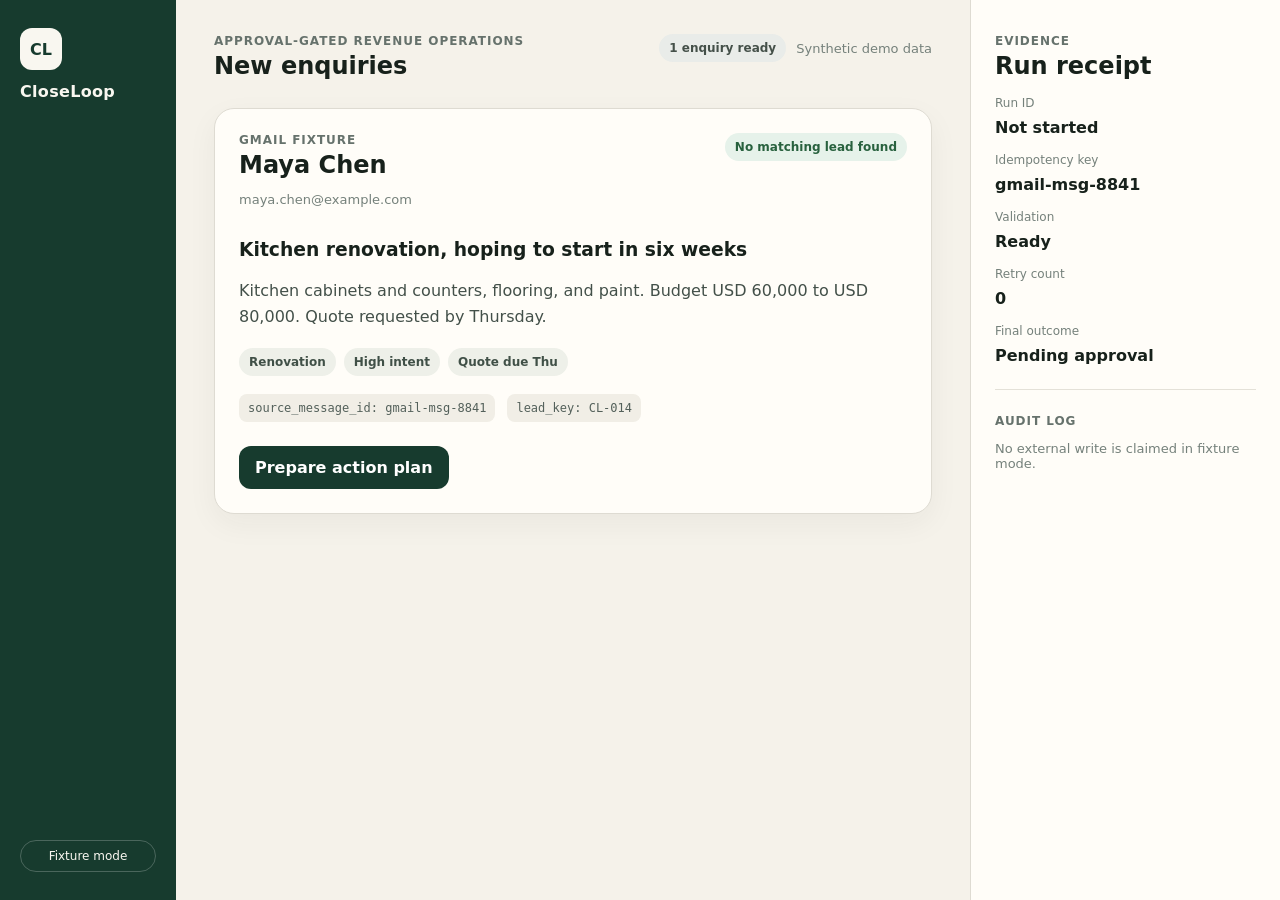
==== index.html @ 0740eee2 "Add files via upload" ====
<!doctype html>
<html lang="en">
<head>
  <meta charset="utf-8">
  <meta name="viewport" content="width=device-width, initial-scale=1">
  <title>CloseLoop Demo</title>
  <link rel="stylesheet" href="styles.css">
</head>
<body>
  <main class="shell">
    <aside class="rail">
      <div class="brand-mark">CL</div>
      <div class="rail-copy">CloseLoop</div>
      <div class="rail-spacer"></div>
      <div class="fixture-badge">Fixture mode</div>
    </aside>

    <section class="workspace">
      <header class="topbar">
        <div>
          <p class="eyebrow">Approval-gated revenue operations</p>
          <h1 id="page-title">New enquiries</h1>
        </div>
        <div class="topbar-meta">
          <span id="status-pill" class="pill neutral">1 enquiry ready</span>
          <span class="timestamp">Synthetic demo data</span>
        </div>
      </header>

      <section id="queue-view" class="view active">
        <article class="enquiry-card">
          <div class="card-head">
            <div>
              <p class="label">Gmail fixture</p>
              <h2>Maya Chen</h2>
              <p class="muted">maya.chen@example.com</p>
            </div>
            <span class="pill success-soft">No matching lead found</span>
          </div>
          <h3>Kitchen renovation, hoping to start in six weeks</h3>
          <p class="body-copy">Kitchen cabinets and counters, flooring, and paint. Budget USD 60,000 to USD 80,000. Quote requested by Thursday.</p>
          <div class="chips">
            <span>Renovation</span>
            <span>High intent</span>
            <span>Quote due Thu</span>
          </div>
          <div class="source-row">
            <code>source_message_id: gmail-msg-8841</code>
            <code>lead_key: CL-014</code>
          </div>
          <button id="prepare-btn" class="primary">Prepare action plan</button>
        </article>
      </section>

      <section id="review-view" class="view">
        <div class="review-grid">
          <article class="panel">
            <p class="label">Validated lead</p>
            <h2>Maya Chen renovation enquiry</h2>
            <dl class="summary-grid">
              <div><dt>Service</dt><dd>Kitchen renovation</dd></div>
              <div><dt>Location</dt><dd>Jomtien, Pattaya</dd></div>
              <div><dt>Budget</dt><dd>USD 60,000 to USD 80,000</dd></div>
              <div><dt>Timing</dt><dd>Start in about six weeks</dd></div>
              <div><dt>Quote deadline</dt><dd>Thursday</dd></div>
              <div><dt>Confidence</dt><dd>High for stated fields</dd></div>
            </dl>
          </article>

          <article class="panel">
            <p class="label">Planned actions</p>
            <ol class="plan-list">
              <li>Add lead CL-014 to Google Sheets</li>
              <li>Create GitHub issue for the renovation estimate</li>
              <li>Add a proposed Calendar follow-up for Thursday at 10:00</li>
              <li>Create the displayed Gmail reply draft</li>
            </ol>
          </article>
        </div>

        <article class="panel reply-panel">
          <p class="label">Reply draft preview</p>
          <pre id="reply-preview">Hello Maya,

Thank you for the kitchen renovation enquiry. I have recorded the cabinet and counter replacement, new flooring, and painting scope, with a target start in about six weeks and a quote requested by Thursday.

To prepare the next step, could you share the exact property address, approximate floor area, any current photos or plans, and a suitable time for a site visit?

Best,
CloseLoop Demo Team</pre>
        </article>

        <div class="safety-strip">
          <span>Validated</span>
          <span>No duplicate</span>
          <span>Retry limit 2</span>
          <span>Outbound message requires approval</span>
        </div>

        <div class="actions">
          <button id="reject-btn" class="secondary">Reject plan</button>
          <button id="approve-btn" class="primary">Approve and execute</button>
        </div>
      </section>

      <section id="execution-view" class="view">
        <article class="panel execution-panel">
          <div class="card-head">
            <div>
              <p class="label">Run timeline</p>
              <h2 id="run-headline">Executing approved plan</h2>
            </div>
            <span id="run-state" class="pill warning">Running</span>
          </div>

          <div id="timeline" class="timeline"></div>

          <div id="success-metrics" class="metrics hidden">
            <div><strong id="metric-writes">4</strong><span>fixture writes</span></div>
            <div><strong>1</strong><span>approval</span></div>
            <div><strong id="metric-duplicates">0</strong><span>duplicate writes</span></div>
          </div>

          <div class="actions">
            <button id="replay-btn" class="secondary hidden">Replay same enquiry</button>
            <button id="reset-btn" class="ghost">Reset fixture</button>
          </div>
        </article>
      </section>
    </section>

    <aside class="evidence">
      <p class="label">Evidence</p>
      <h2>Run receipt</h2>
      <dl>
        <div><dt>Run ID</dt><dd id="run-id">Not started</dd></div>
        <div><dt>Idempotency key</dt><dd>gmail-msg-8841</dd></div>
        <div><dt>Validation</dt><dd id="validation-value">Ready</dd></div>
        <div><dt>Retry count</dt><dd id="retry-value">0</dd></div>
        <div><dt>Final outcome</dt><dd id="outcome-value">Pending approval</dd></div>
      </dl>
      <div class="divider"></div>
      <p class="label">Audit log</p>
      <div id="audit-log" class="audit-log">
        <p class="muted">No external write is claimed in fixture mode.</p>
      </div>
    </aside>
  </main>
  <script src="app.js"></script>
</body>
</html>
---- styles.css ----
:root {
  color-scheme: light;
  font-family: Inter, ui-sans-serif, system-ui, -apple-system, BlinkMacSystemFont, "Segoe UI", sans-serif;
  background: #f5f2ea;
  color: #17211b;
}

* {
  box-sizing: border-box;
}

body {
  margin: 0;
  min-height: 100vh;
  background: #f5f2ea;
}

button {
  font: inherit;
}

.shell {
  min-height: 100vh;
  display: grid;
  grid-template-columns: 176px minmax(0, 1fr) 310px;
}

.rail {
  padding: 28px 20px;
  background: #173b2e;
  color: #f9f7f0;
  display: flex;
  flex-direction: column;
  gap: 12px;
}

.brand-mark {
  width: 42px;
  height: 42px;
  border-radius: 12px;
  display: grid;
  place-items: center;
  background: #f9f7f0;
  color: #173b2e;
  font-weight: 800;
}

.rail-copy {
  font-weight: 700;
  letter-spacing: 0.02em;
}

.rail-spacer {
  flex: 1;
}

.fixture-badge {
  font-size: 12px;
  padding: 8px 10px;
  border: 1px solid rgba(255,255,255,0.22);
  border-radius: 999px;
  text-align: center;
}

.workspace {
  padding: 34px 38px 56px;
  min-width: 0;
}

.topbar {
  display: flex;
  justify-content: space-between;
  gap: 24px;
  align-items: flex-start;
  margin-bottom: 28px;
}

.topbar h1,
.panel h2,
.enquiry-card h2,
.evidence h2 {
  margin: 4px 0 0;
}

.eyebrow,
.label {
  margin: 0;
  font-size: 12px;
  text-transform: uppercase;
  letter-spacing: 0.08em;
  font-weight: 800;
  color: #66726c;
}

.topbar-meta {
  display: flex;
  align-items: center;
  gap: 10px;
  flex-wrap: wrap;
  justify-content: flex-end;
}

.timestamp,
.muted {
  color: #75817b;
  font-size: 13px;
}

.view {
  display: none;
}

.view.active {
  display: block;
}

.enquiry-card,
.panel {
  background: #fffdf8;
  border: 1px solid #dedbd2;
  border-radius: 20px;
  padding: 24px;
  box-shadow: 0 10px 30px rgba(35, 48, 40, 0.05);
}

.enquiry-card {
  max-width: 820px;
}

.card-head {
  display: flex;
  justify-content: space-between;
  gap: 18px;
  align-items: flex-start;
}

.body-copy {
  color: #435049;
  line-height: 1.6;
}

.chips {
  display: flex;
  flex-wrap: wrap;
  gap: 8px;
  margin: 18px 0;
}

.chips span,
.pill {
  border-radius: 999px;
  padding: 7px 10px;
  font-size: 12px;
  font-weight: 750;
}

.chips span {
  background: #eef0e9;
  color: #405047;
}

.pill.neutral {
  background: #e9ece9;
  color: #445049;
}

.pill.success-soft {
  background: #e6f2ea;
  color: #28613e;
}

.pill.warning {
  background: #fff0ca;
  color: #8a5a00;
}

.pill.success {
  background: #dcefe2;
  color: #1f6038;
}

.pill.duplicate {
  background: #e8edf5;
  color: #38506f;
}

.source-row {
  display: flex;
  flex-wrap: wrap;
  gap: 12px;
  margin: 16px 0 24px;
}

code {
  padding: 7px 9px;
  border-radius: 8px;
  background: #f1eee6;
  color: #53605a;
  font-size: 12px;
}

.primary,
.secondary,
.ghost {
  border-radius: 12px;
  padding: 12px 16px;
  font-weight: 800;
  cursor: pointer;
}

.primary {
  border: 0;
  background: #173b2e;
  color: white;
}

.secondary {
  border: 1px solid #173b2e;
  background: white;
  color: #173b2e;
}

.ghost {
  border: 1px solid #d4d7d1;
  background: transparent;
  color: #5c6862;
}

.review-grid {
  display: grid;
  grid-template-columns: 1fr 1fr;
  gap: 18px;
}

.summary-grid {
  display: grid;
  grid-template-columns: 1fr 1fr;
  gap: 16px;
}

dt {
  font-size: 12px;
  color: #75817b;
  margin-bottom: 4px;
}

dd {
  margin: 0;
  font-weight: 700;
}

.plan-list {
  padding-left: 22px;
  line-height: 1.7;
}

.reply-panel {
  margin-top: 18px;
}

pre {
  white-space: pre-wrap;
  font: inherit;
  line-height: 1.6;
  margin-bottom: 0;
}

.safety-strip {
  display: flex;
  flex-wrap: wrap;
  gap: 10px;
  padding: 14px 16px;
  margin: 18px 0;
  border-radius: 14px;
  background: #fff0ca;
  color: #6f520f;
  font-size: 13px;
  font-weight: 750;
}

.actions {
  display: flex;
  justify-content: flex-end;
  gap: 10px;
  margin-top: 18px;
}

.timeline {
  display: grid;
  gap: 10px;
  margin-top: 22px;
}

.timeline-row {
  display: grid;
  grid-template-columns: 18px 1fr auto;
  gap: 12px;
  align-items: center;
  padding: 13px 0;
  border-bottom: 1px solid #ebe8e0;
}

.status-dot {
  width: 12px;
  height: 12px;
  border-radius: 50%;
  background: #c7cbc7;
}

.timeline-row.running .status-dot {
  background: #cf8b16;
}

.timeline-row.success .status-dot {
  background: #2f7b4d;
}

.timeline-row.warning .status-dot {
  background: #cf8b16;
}

.timeline-row.skipped .status-dot {
  background: #5d7591;
}

.row-title {
  font-weight: 800;
}

.row-detail {
  font-size: 12px;
  color: #75817b;
  margin-top: 3px;
}

.row-receipt {
  font-family: ui-monospace, SFMono-Regular, Menlo, monospace;
  font-size: 12px;
  color: #516159;
}

.metrics {
  display: grid;
  grid-template-columns: repeat(3, 1fr);
  gap: 12px;
  margin-top: 22px;
}

.metrics div {
  border: 1px solid #dce3dd;
  border-radius: 14px;
  padding: 16px;
  background: #f5faf6;
}

.metrics strong,
.metrics span {
  display: block;
}

.metrics strong {
  font-size: 24px;
}

.metrics span {
  color: #6d7772;
  font-size: 12px;
  margin-top: 2px;
}

.evidence {
  padding: 34px 24px;
  border-left: 1px solid #dedbd2;
  background: #fffdf8;
}

.evidence dl {
  display: grid;
  gap: 16px;
}

.evidence dl div {
  display: grid;
  gap: 4px;
}

.divider {
  height: 1px;
  background: #e4e1d8;
  margin: 24px 0;
}

.audit-log {
  display: grid;
  gap: 8px;
  max-height: 360px;
  overflow: auto;
}

.audit-entry {
  padding: 10px;
  border: 1px solid #e4e1d8;
  border-radius: 10px;
  background: #faf8f2;
  font-size: 12px;
  line-height: 1.45;
}

.hidden {
  display: none !important;
}

@media (max-width: 1060px) {
  .shell {
    grid-template-columns: 120px 1fr;
  }

  .evidence {
    grid-column: 1 / -1;
    border-left: 0;
    border-top: 1px solid #dedbd2;
  }
}

@media (max-width: 760px) {
  .shell {
    display: block;
  }

  .rail {
    flex-direction: row;
    align-items: center;
    padding: 14px 18px;
  }

  .rail-spacer {
    display: none;
  }

  .workspace {
    padding: 24px 18px 36px;
  }

  .topbar,
  .card-head {
    display: block;
  }

  .topbar-meta {
    justify-content: flex-start;
    margin-top: 14px;
  }

  .review-grid,
  .summary-grid,
  .metrics {
    grid-template-columns: 1fr;
  }

  .actions {
    justify-content: stretch;
  }

  .actions button {
    flex: 1;
  }
}
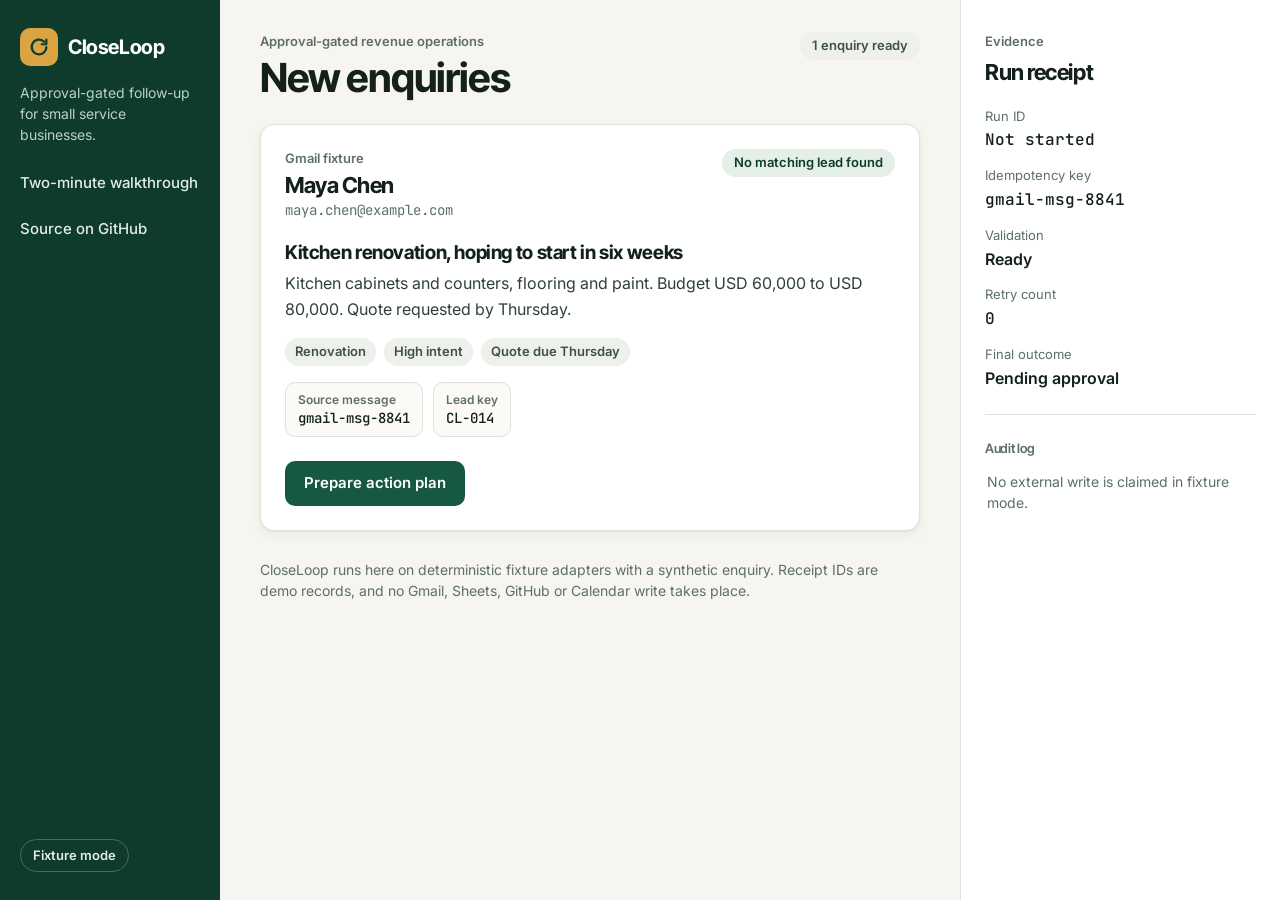
==== commit 85ba9470: "Fix the reset race and redesign the demo pages Stop a run started before Reset from finishing on the" ====
--- a/index.html
+++ b/index.html
@@ -3,86 +3,98 @@
 <head>
   <meta charset="utf-8">
   <meta name="viewport" content="width=device-width, initial-scale=1">
-  <title>CloseLoop Demo</title>
+  <meta name="theme-color" content="#0e3b2b">
+  <title>CloseLoop</title>
+  <meta name="description" content="CloseLoop turns one service enquiry into a reviewed plan, waits for one approval, then records each step with a receipt. Fixture demo with synthetic data.">
+  <link rel="preconnect" href="https://fonts.googleapis.com">
+  <link rel="preconnect" href="https://fonts.gstatic.com" crossorigin>
+  <link href="https://fonts.googleapis.com/css2?family=Inter+Tight:wght@600;700&family=Inter:wght@400;500;600&family=JetBrains+Mono:wght@500;600&display=swap" rel="stylesheet">
   <link rel="stylesheet" href="styles.css">
 </head>
 <body>
-  <main class="shell">
-    <aside class="rail">
-      <div class="brand-mark">CL</div>
-      <div class="rail-copy">CloseLoop</div>
-      <div class="rail-spacer"></div>
-      <div class="fixture-badge">Fixture mode</div>
-    </aside>
+  <a class="skip-link" href="#workspace">Skip to the workflow</a>
+  <div class="shell">
+    <header class="rail">
+      <div class="rail-brand">
+        <span class="brand-mark" aria-hidden="true"><svg viewBox="0 0 24 24"><path d="M20 12a8 8 0 1 1-2.3-5.7"/><path d="M20 4v5h-5"/></svg></span>
+        <span class="rail-name">CloseLoop</span>
+      </div>
+      <p class="rail-copy">Approval-gated follow-up for small service businesses.</p>
+      <nav class="rail-links" aria-label="CloseLoop">
+        <a href="demo.html">Two-minute walkthrough</a>
+        <a href="https://github.com/SanderSaxBuilds/closeloop-hackathon-2026">Source on GitHub</a>
+      </nav>
+      <span class="fixture-badge">Fixture mode</span>
+    </header>
 
-    <section class="workspace">
-      <header class="topbar">
+    <main class="workspace" id="workspace" tabindex="-1">
+      <div class="topbar">
         <div>
           <p class="eyebrow">Approval-gated revenue operations</p>
           <h1 id="page-title">New enquiries</h1>
         </div>
         <div class="topbar-meta">
-          <span id="status-pill" class="pill neutral">1 enquiry ready</span>
-          <span class="timestamp">Synthetic demo data</span>
+          <span id="status-pill" class="pill neutral" role="status" aria-live="polite">1 enquiry ready</span>
         </div>
-      </header>
+      </div>
 
-      <section id="queue-view" class="view active">
-        <article class="enquiry-card">
+      <section id="queue-view" class="view active" aria-label="Enquiry queue">
+        <article class="card enquiry-card">
           <div class="card-head">
             <div>
               <p class="label">Gmail fixture</p>
               <h2>Maya Chen</h2>
-              <p class="muted">maya.chen@example.com</p>
+              <p class="muted mono">maya.chen@example.com</p>
             </div>
             <span class="pill success-soft">No matching lead found</span>
           </div>
           <h3>Kitchen renovation, hoping to start in six weeks</h3>
-          <p class="body-copy">Kitchen cabinets and counters, flooring, and paint. Budget USD 60,000 to USD 80,000. Quote requested by Thursday.</p>
-          <div class="chips">
-            <span>Renovation</span>
-            <span>High intent</span>
-            <span>Quote due Thu</span>
-          </div>
-          <div class="source-row">
-            <code>source_message_id: gmail-msg-8841</code>
-            <code>lead_key: CL-014</code>
-          </div>
-          <button id="prepare-btn" class="primary">Prepare action plan</button>
+          <p class="body-copy">Kitchen cabinets and counters, flooring and paint. Budget USD 60,000 to USD 80,000. Quote requested by Thursday.</p>
+          <ul class="chips" aria-label="Tags">
+            <li>Renovation</li>
+            <li>High intent</li>
+            <li>Quote due Thursday</li>
+          </ul>
+          <dl class="source-row">
+            <div><dt>Source message</dt><dd>gmail-msg-8841</dd></div>
+            <div><dt>Lead key</dt><dd>CL-014</dd></div>
+          </dl>
+          <button type="button" id="prepare-btn" class="button primary">Prepare action plan</button>
         </article>
       </section>
 
-      <section id="review-view" class="view">
+      <section id="review-view" class="view" aria-label="Plan review">
         <div class="review-grid">
-          <article class="panel">
+          <article class="card">
             <p class="label">Validated lead</p>
             <h2>Maya Chen renovation enquiry</h2>
             <dl class="summary-grid">
               <div><dt>Service</dt><dd>Kitchen renovation</dd></div>
               <div><dt>Location</dt><dd>Jomtien, Pattaya</dd></div>
-              <div><dt>Budget</dt><dd>USD 60,000 to USD 80,000</dd></div>
+              <div><dt>Budget</dt><dd>USD 60,000 to 80,000</dd></div>
               <div><dt>Timing</dt><dd>Start in about six weeks</dd></div>
               <div><dt>Quote deadline</dt><dd>Thursday</dd></div>
               <div><dt>Confidence</dt><dd>High for stated fields</dd></div>
             </dl>
           </article>
 
-          <article class="panel">
+          <article class="card">
             <p class="label">Planned actions</p>
+            <h2>Four writes, one approval</h2>
             <ol class="plan-list">
-              <li>Add lead CL-014 to Google Sheets</li>
-              <li>Create GitHub issue for the renovation estimate</li>
-              <li>Add a proposed Calendar follow-up for Thursday at 10:00</li>
-              <li>Create the displayed Gmail reply draft</li>
+              <li><span>Sheets</span>Add lead CL-014</li>
+              <li><span>GitHub</span>Create an issue for the renovation estimate</li>
+              <li><span>Calendar</span>Propose a follow-up for Thursday at 10:00</li>
+              <li><span>Gmail</span>Save the reply below as a draft</li>
             </ol>
           </article>
         </div>
 
-        <article class="panel reply-panel">
+        <article class="card reply-panel">
           <p class="label">Reply draft preview</p>
           <pre id="reply-preview">Hello Maya,
 
-Thank you for the kitchen renovation enquiry. I have recorded the cabinet and counter replacement, new flooring, and painting scope, with a target start in about six weeks and a quote requested by Thursday.
+Thank you for the kitchen renovation enquiry. I have recorded the cabinet and counter replacement, new flooring and painting scope, with a target start in about six weeks and a quote requested by Thursday.
 
 To prepare the next step, could you share the exact property address, approximate floor area, any current photos or plans, and a suitable time for a site visit?
 
@@ -90,21 +102,21 @@
 CloseLoop Demo Team</pre>
         </article>
 
-        <div class="safety-strip">
-          <span>Validated</span>
-          <span>No duplicate</span>
-          <span>Retry limit 2</span>
-          <span>Outbound message requires approval</span>
-        </div>
+        <ul class="safety-strip" aria-label="Checks before approval">
+          <li>Fields validated</li>
+          <li>No duplicate lead</li>
+          <li>One bounded retry</li>
+          <li>Reply stays a draft</li>
+        </ul>
 
         <div class="actions">
-          <button id="reject-btn" class="secondary">Reject plan</button>
-          <button id="approve-btn" class="primary">Approve and execute</button>
+          <button type="button" id="reject-btn" class="button secondary">Reject plan</button>
+          <button type="button" id="approve-btn" class="button primary">Approve and execute</button>
         </div>
       </section>
 
-      <section id="execution-view" class="view">
-        <article class="panel execution-panel">
+      <section id="execution-view" class="view" aria-label="Run timeline">
+        <article class="card execution-panel">
           <div class="card-head">
             <div>
               <p class="label">Run timeline</p>
@@ -113,7 +125,7 @@
             <span id="run-state" class="pill warning">Running</span>
           </div>
 
-          <div id="timeline" class="timeline"></div>
+          <ol id="timeline" class="timeline"></ol>
 
           <div id="success-metrics" class="metrics hidden">
             <div><strong id="metric-writes">4</strong><span>fixture writes</span></div>
@@ -122,16 +134,18 @@
           </div>
 
           <div class="actions">
-            <button id="replay-btn" class="secondary hidden">Replay same enquiry</button>
-            <button id="reset-btn" class="ghost">Reset fixture</button>
+            <button type="button" id="replay-btn" class="button secondary hidden">Replay same enquiry</button>
+            <button type="button" id="reset-btn" class="button ghost">Reset fixture</button>
           </div>
         </article>
       </section>
-    </section>
 
-    <aside class="evidence">
+      <p class="footnote">CloseLoop runs here on deterministic fixture adapters with a synthetic enquiry. Receipt IDs are demo records, and no Gmail, Sheets, GitHub or Calendar write takes place.</p>
+    </main>
+
+    <aside class="evidence" aria-labelledby="evidence-title">
       <p class="label">Evidence</p>
-      <h2>Run receipt</h2>
+      <h2 id="evidence-title">Run receipt</h2>
       <dl>
         <div><dt>Run ID</dt><dd id="run-id">Not started</dd></div>
         <div><dt>Idempotency key</dt><dd>gmail-msg-8841</dd></div>
@@ -140,13 +154,12 @@
         <div><dt>Final outcome</dt><dd id="outcome-value">Pending approval</dd></div>
       </dl>
       <div class="divider"></div>
-      <p class="label">Audit log</p>
-      <div id="audit-log" class="audit-log">
+      <h3 class="label" id="audit-title">Audit log</h3>
+      <div id="audit-log" class="audit-log" role="log" aria-labelledby="audit-title" tabindex="0">
         <p class="muted">No external write is claimed in fixture mode.</p>
       </div>
     </aside>
-  </main>
+  </div>
   <script src="app.js"></script>
 </body>
 </html>
-
--- a/styles.css
+++ b/styles.css
@@ -1,468 +1,175 @@
 :root {
   color-scheme: light;
-  font-family: Inter, ui-sans-serif, system-ui, -apple-system, BlinkMacSystemFont, "Segoe UI", sans-serif;
-  background: #f5f2ea;
-  color: #17211b;
+  --ink: #13201b;
+  --paper: #f6f5f0;
+  --surface: #ffffff;
+  --surface-soft: #fbfaf6;
+  --line: #dfe3dc;
+  --line-strong: #c9d1ca;
+  --muted: #5d6f66;
+  --brand: #175841;
+  --brand-soft: #e4efe8;
+  --deep: #0e3b2b;
+  --amber: #d9a441;
+  --amber-soft: #fbefd9;
+  --warning-ink: #6b430a;
+  --error: #b4412f;
+  --dock: #2e5f8a;
+  --dock-soft: #e6eef6;
+  --radius: 14px;
+  --radius-button: 10px;
+  --shadow: 0 1px 2px rgba(19, 32, 27, .05), 0 4px 12px rgba(19, 32, 27, .05);
+  --focus: 0 0 0 3px #fff, 0 0 0 5px var(--brand);
+  --heading: "Inter Tight", "Inter", system-ui, -apple-system, "Segoe UI", Roboto, Arial, sans-serif;
+  --body: "Inter", system-ui, -apple-system, "Segoe UI", Roboto, Arial, sans-serif;
+  --mono: "JetBrains Mono", ui-monospace, "SFMono-Regular", Menlo, Consolas, monospace;
 }
 
-* {
-  box-sizing: border-box;
+* { box-sizing: border-box; }
+html { -webkit-text-size-adjust: 100%; }
+body { margin: 0; min-width: 320px; min-height: 100vh; color: var(--ink); background: var(--paper); font: 16px/1.5 var(--body); }
+button { font: inherit; cursor: pointer; }
+button:disabled { cursor: not-allowed; opacity: .55; }
+a { color: inherit; text-underline-offset: 3px; }
+:focus-visible { outline: none; box-shadow: var(--focus); border-radius: 6px; }
+h1, h2, h3 { font-family: var(--heading); letter-spacing: -.02em; }
+p { margin: 0; }
+.mono { font-family: var(--mono); }
+.hidden { display: none !important; }
+.skip-link { position: fixed; z-index: 50; top: 8px; left: 8px; transform: translateY(-160%); padding: 10px 14px; border-radius: var(--radius-button); color: #fff; background: var(--deep); text-decoration: none; }
+.skip-link:focus { transform: none; }
+
+.shell { display: grid; grid-template-columns: 220px minmax(0, 1fr) 320px; min-height: 100vh; }
+
+/* Rail */
+.rail { display: flex; flex-direction: column; gap: 16px; padding: 28px 20px; background: var(--deep); color: #fff; }
+.rail-brand { display: flex; align-items: center; gap: 10px; }
+.brand-mark { display: grid; place-items: center; width: 38px; height: 38px; flex: none; border-radius: 10px; background: var(--amber); color: var(--deep); }
+.brand-mark svg { width: 22px; height: 22px; fill: none; stroke: currentColor; stroke-width: 2.4; stroke-linecap: round; stroke-linejoin: round; }
+.rail-name { font: 700 20px/1 var(--heading); letter-spacing: -.02em; }
+.rail-copy { color: #b9d3c5; font-size: 14px; line-height: 1.5; }
+.rail-links { display: grid; gap: 2px; }
+.rail-links a { display: flex; align-items: center; min-height: 44px; padding: 0 10px; margin: 0 -10px; border-radius: var(--radius-button); color: #e3eee8; font-size: 15px; font-weight: 500; text-decoration: none; transition: background-color .18s ease-out; }
+.rail-links a:hover { background: rgba(255, 255, 255, .08); }
+.rail-links a:focus-visible { box-shadow: 0 0 0 3px var(--amber); }
+.fixture-badge { margin-top: auto; align-self: flex-start; padding: 6px 12px; border: 1px solid rgba(255, 255, 255, .24); border-radius: 999px; color: #e3eee8; font-size: 13px; font-weight: 600; }
+
+/* Workspace */
+.workspace { min-width: 0; padding: 32px 40px 48px; }
+.workspace:focus { outline: none; }
+.topbar { display: flex; justify-content: space-between; align-items: flex-start; gap: 16px 24px; margin-bottom: 24px; }
+.topbar h1 { margin: 4px 0 0; font-size: clamp(30px, 4vw, 40px); line-height: 1.1; letter-spacing: -.03em; }
+.topbar h1:focus { outline: none; }
+.eyebrow, .label { margin: 0; color: var(--muted); font-size: 13px; font-weight: 600; }
+.topbar-meta { display: flex; flex-wrap: wrap; align-items: center; justify-content: flex-end; gap: 10px; }
+.muted { color: var(--muted); font-size: 14px; }
+
+.view { display: none; }
+.view.active { display: block; }
+
+.card { padding: 24px; border: 1px solid var(--line); border-radius: var(--radius); background: var(--surface); box-shadow: var(--shadow); }
+.card h2 { margin: 4px 0 0; font-size: 22px; line-height: 1.25; }
+.enquiry-card { max-width: 820px; }
+.enquiry-card h3 { margin: 20px 0 6px; font-size: 19px; line-height: 1.3; }
+.card-head { display: flex; justify-content: space-between; align-items: flex-start; gap: 12px 18px; }
+.body-copy { color: #2f4038; line-height: 1.6; }
+
+.chips { display: flex; flex-wrap: wrap; gap: 8px; margin: 16px 0; padding: 0; list-style: none; }
+.chips li { padding: 4px 10px; border-radius: 999px; background: #eef0eb; color: #3f5047; font-size: 13px; font-weight: 600; }
+.pill { display: inline-flex; align-items: center; min-height: 28px; padding: 4px 12px; border-radius: 999px; font-size: 13px; font-weight: 600; white-space: nowrap; }
+.pill.neutral { background: #eef0eb; color: #3f5047; }
+.pill.success-soft, .pill.success { background: var(--brand-soft); color: var(--deep); }
+.pill.warning { background: var(--amber-soft); color: var(--warning-ink); }
+.pill.duplicate { background: var(--dock-soft); color: #234a6c; }
+
+.source-row { display: flex; flex-wrap: wrap; gap: 10px; margin: 0 0 24px; }
+.source-row div { padding: 8px 12px; border: 1px solid var(--line); border-radius: var(--radius-button); background: var(--surface-soft); }
+.source-row dt { color: var(--muted); font-size: 12px; font-weight: 600; }
+.source-row dd { margin: 0; font: 500 14px/1.4 var(--mono); }
+
+.button { display: inline-flex; align-items: center; justify-content: center; min-height: 44px; padding: 10px 18px; border: 1px solid transparent; border-radius: var(--radius-button); font-size: 15px; font-weight: 600; transition: background-color .18s ease-out, border-color .18s ease-out; }
+.button.primary { background: var(--brand); color: #fff; }
+.button.primary:hover:not(:disabled) { background: var(--deep); }
+.button.secondary { border-color: var(--line-strong); background: var(--surface); color: var(--ink); }
+.button.secondary:hover:not(:disabled) { background: var(--surface-soft); border-color: #aeb9b1; }
+.button.ghost { border-color: var(--line-strong); background: transparent; color: var(--muted); }
+.button.ghost:hover { background: rgba(19, 32, 27, .05); color: var(--ink); }
+
+.review-grid { display: grid; grid-template-columns: repeat(2, minmax(0, 1fr)); gap: 16px; }
+.summary-grid { display: grid; grid-template-columns: repeat(2, minmax(0, 1fr)); gap: 14px 16px; margin: 16px 0 0; }
+dt { color: var(--muted); font-size: 13px; }
+dd { margin: 2px 0 0; font-weight: 600; }
+.plan-list { display: grid; gap: 10px; margin: 16px 0 0; padding: 0; list-style: none; counter-reset: plan; }
+.plan-list li { display: grid; grid-template-columns: 86px minmax(0, 1fr); gap: 10px; align-items: baseline; padding-bottom: 10px; border-bottom: 1px solid var(--line); }
+.plan-list li:last-child { border-bottom: 0; padding-bottom: 0; }
+.plan-list span { color: var(--brand); font: 600 13px/1.4 var(--mono); }
+.reply-panel { margin-top: 16px; }
+pre { margin: 10px 0 0; padding: 16px; border-radius: var(--radius-button); background: var(--surface-soft); border: 1px solid var(--line); white-space: pre-wrap; font: 15px/1.6 var(--body); }
+
+.safety-strip { display: flex; flex-wrap: wrap; gap: 8px 20px; margin: 16px 0; padding: 14px 16px; border-radius: var(--radius-button); background: var(--amber-soft); color: var(--warning-ink); font-size: 14px; font-weight: 600; list-style: none; }
+.safety-strip li::before { content: ""; display: inline-block; width: 6px; height: 10px; margin-right: 8px; border-right: 2px solid currentColor; border-bottom: 2px solid currentColor; transform: rotate(45deg) translateY(-2px); }
+
+.actions { display: flex; flex-wrap: wrap; justify-content: flex-end; gap: 10px; margin-top: 18px; }
+
+.timeline { display: grid; gap: 0; margin: 18px 0 0; padding: 0; list-style: none; }
+.timeline-row { display: grid; grid-template-columns: 16px minmax(0, 1fr) auto; gap: 12px; align-items: center; padding: 14px 0; border-bottom: 1px solid var(--line); }
+.status-dot { width: 12px; height: 12px; border-radius: 50%; background: #c9cfca; }
+.timeline-row.running .status-dot { background: var(--amber); box-shadow: 0 0 0 4px var(--amber-soft); }
+.timeline-row.success .status-dot { background: var(--brand); }
+.timeline-row.warning .status-dot { background: var(--error); box-shadow: 0 0 0 4px #f9e7e2; }
+.timeline-row.skipped .status-dot { background: var(--dock); }
+.row-title { font-weight: 600; }
+.row-detail { margin-top: 2px; color: var(--muted); font-size: 14px; }
+.row-receipt { color: var(--muted); font: 500 13px/1.4 var(--mono); text-align: right; overflow-wrap: anywhere; }
+
+.metrics { display: grid; grid-template-columns: repeat(3, minmax(0, 1fr)); gap: 10px; margin-top: 20px; }
+.metrics div { padding: 14px; border: 1px solid var(--line); border-radius: var(--radius-button); background: var(--surface-soft); }
+.metrics strong { display: block; font: 600 28px/1.1 var(--mono); }
+.metrics span { display: block; margin-top: 2px; color: var(--muted); font-size: 13px; }
+
+.footnote { max-width: 70ch; margin-top: 28px; color: var(--muted); font-size: 14px; }
+
+/* Evidence */
+.evidence { padding: 32px 24px; border-left: 1px solid var(--line); background: var(--surface); }
+.evidence h2 { margin: 4px 0 0; font-size: 22px; }
+.evidence dl { display: grid; gap: 14px; margin: 18px 0 0; }
+.evidence dd { overflow-wrap: anywhere; }
+#run-id, .evidence dl div:nth-child(2) dd, #retry-value { font-family: var(--mono); font-weight: 500; }
+.divider { height: 1px; margin: 24px 0; background: var(--line); }
+.evidence h3.label { margin-bottom: 10px; }
+.audit-log { display: grid; gap: 8px; max-height: 420px; overflow-y: auto; padding: 2px; }
+.audit-entry { padding: 10px 12px; border: 1px solid var(--line); border-radius: var(--radius-button); background: var(--surface-soft); font-size: 13px; line-height: 1.45; }
+.audit-head { display: flex; justify-content: space-between; gap: 8px; margin-bottom: 2px; }
+.audit-step { font-family: var(--mono); font-weight: 600; color: var(--deep); }
+.audit-head time { color: var(--muted); font-family: var(--mono); }
+
+@media (max-width: 1180px) {
+  .shell { grid-template-columns: 200px minmax(0, 1fr); }
+  .evidence { grid-column: 1 / -1; border-left: 0; border-top: 1px solid var(--line); }
 }
 
-body {
-  margin: 0;
-  min-height: 100vh;
-  background: #f5f2ea;
+@media (max-width: 820px) {
+  .shell { display: block; }
+  .rail { flex-direction: row; flex-wrap: wrap; align-items: center; gap: 4px 12px; padding: 12px 16px; }
+  .rail-copy { display: none; }
+  .rail-links { display: flex; gap: 0 12px; margin-left: auto; }
+  .rail-links a { margin: 0; padding: 0 6px; font-size: 14px; }
+  .fixture-badge { margin: 0; order: 2; }
+  .workspace { padding: 24px 16px 32px; }
+  .topbar, .card-head { flex-direction: column; }
+  .topbar-meta { justify-content: flex-start; }
+  .card { padding: 18px; }
+  .review-grid, .summary-grid { grid-template-columns: 1fr; }
+  .actions .button { flex: 1 1 160px; }
+  .evidence { padding: 24px 16px; }
 }
 
-button {
-  font: inherit;
+@media (max-width: 480px) {
+  .rail-links { width: 100%; margin-left: -6px; }
+  .metrics { grid-template-columns: 1fr; }
+  .timeline-row { grid-template-columns: 16px minmax(0, 1fr); }
+  .row-receipt { grid-column: 2; text-align: left; }
+  .plan-list li { grid-template-columns: 1fr; gap: 2px; }
 }
 
-.shell {
-  min-height: 100vh;
-  display: grid;
-  grid-template-columns: 176px minmax(0, 1fr) 310px;
-}
-
-.rail {
-  padding: 28px 20px;
-  background: #173b2e;
-  color: #f9f7f0;
-  display: flex;
-  flex-direction: column;
-  gap: 12px;
-}
-
-.brand-mark {
-  width: 42px;
-  height: 42px;
-  border-radius: 12px;
-  display: grid;
-  place-items: center;
-  background: #f9f7f0;
-  color: #173b2e;
-  font-weight: 800;
-}
-
-.rail-copy {
-  font-weight: 700;
-  letter-spacing: 0.02em;
-}
-
-.rail-spacer {
-  flex: 1;
-}
-
-.fixture-badge {
-  font-size: 12px;
-  padding: 8px 10px;
-  border: 1px solid rgba(255,255,255,0.22);
-  border-radius: 999px;
-  text-align: center;
-}
-
-.workspace {
-  padding: 34px 38px 56px;
-  min-width: 0;
-}
-
-.topbar {
-  display: flex;
-  justify-content: space-between;
-  gap: 24px;
-  align-items: flex-start;
-  margin-bottom: 28px;
-}
-
-.topbar h1,
-.panel h2,
-.enquiry-card h2,
-.evidence h2 {
-  margin: 4px 0 0;
-}
-
-.eyebrow,
-.label {
-  margin: 0;
-  font-size: 12px;
-  text-transform: uppercase;
-  letter-spacing: 0.08em;
-  font-weight: 800;
-  color: #66726c;
-}
-
-.topbar-meta {
-  display: flex;
-  align-items: center;
-  gap: 10px;
-  flex-wrap: wrap;
-  justify-content: flex-end;
-}
-
-.timestamp,
-.muted {
-  color: #75817b;
-  font-size: 13px;
-}
-
-.view {
-  display: none;
-}
-
-.view.active {
-  display: block;
-}
-
-.enquiry-card,
-.panel {
-  background: #fffdf8;
-  border: 1px solid #dedbd2;
-  border-radius: 20px;
-  padding: 24px;
-  box-shadow: 0 10px 30px rgba(35, 48, 40, 0.05);
-}
-
-.enquiry-card {
-  max-width: 820px;
-}
-
-.card-head {
-  display: flex;
-  justify-content: space-between;
-  gap: 18px;
-  align-items: flex-start;
-}
-
-.body-copy {
-  color: #435049;
-  line-height: 1.6;
-}
-
-.chips {
-  display: flex;
-  flex-wrap: wrap;
-  gap: 8px;
-  margin: 18px 0;
-}
-
-.chips span,
-.pill {
-  border-radius: 999px;
-  padding: 7px 10px;
-  font-size: 12px;
-  font-weight: 750;
-}
-
-.chips span {
-  background: #eef0e9;
-  color: #405047;
-}
-
-.pill.neutral {
-  background: #e9ece9;
-  color: #445049;
-}
-
-.pill.success-soft {
-  background: #e6f2ea;
-  color: #28613e;
-}
-
-.pill.warning {
-  background: #fff0ca;
-  color: #8a5a00;
-}
-
-.pill.success {
-  background: #dcefe2;
-  color: #1f6038;
-}
-
-.pill.duplicate {
-  background: #e8edf5;
-  color: #38506f;
-}
-
-.source-row {
-  display: flex;
-  flex-wrap: wrap;
-  gap: 12px;
-  margin: 16px 0 24px;
-}
-
-code {
-  padding: 7px 9px;
-  border-radius: 8px;
-  background: #f1eee6;
-  color: #53605a;
-  font-size: 12px;
-}
-
-.primary,
-.secondary,
-.ghost {
-  border-radius: 12px;
-  padding: 12px 16px;
-  font-weight: 800;
-  cursor: pointer;
-}
-
-.primary {
-  border: 0;
-  background: #173b2e;
-  color: white;
-}
-
-.secondary {
-  border: 1px solid #173b2e;
-  background: white;
-  color: #173b2e;
-}
-
-.ghost {
-  border: 1px solid #d4d7d1;
-  background: transparent;
-  color: #5c6862;
-}
-
-.review-grid {
-  display: grid;
-  grid-template-columns: 1fr 1fr;
-  gap: 18px;
-}
-
-.summary-grid {
-  display: grid;
-  grid-template-columns: 1fr 1fr;
-  gap: 16px;
-}
-
-dt {
-  font-size: 12px;
-  color: #75817b;
-  margin-bottom: 4px;
-}
-
-dd {
-  margin: 0;
-  font-weight: 700;
-}
-
-.plan-list {
-  padding-left: 22px;
-  line-height: 1.7;
-}
-
-.reply-panel {
-  margin-top: 18px;
-}
-
-pre {
-  white-space: pre-wrap;
-  font: inherit;
-  line-height: 1.6;
-  margin-bottom: 0;
-}
-
-.safety-strip {
-  display: flex;
-  flex-wrap: wrap;
-  gap: 10px;
-  padding: 14px 16px;
-  margin: 18px 0;
-  border-radius: 14px;
-  background: #fff0ca;
-  color: #6f520f;
-  font-size: 13px;
-  font-weight: 750;
-}
-
-.actions {
-  display: flex;
-  justify-content: flex-end;
-  gap: 10px;
-  margin-top: 18px;
-}
-
-.timeline {
-  display: grid;
-  gap: 10px;
-  margin-top: 22px;
-}
-
-.timeline-row {
-  display: grid;
-  grid-template-columns: 18px 1fr auto;
-  gap: 12px;
-  align-items: center;
-  padding: 13px 0;
-  border-bottom: 1px solid #ebe8e0;
-}
-
-.status-dot {
-  width: 12px;
-  height: 12px;
-  border-radius: 50%;
-  background: #c7cbc7;
-}
-
-.timeline-row.running .status-dot {
-  background: #cf8b16;
-}
-
-.timeline-row.success .status-dot {
-  background: #2f7b4d;
-}
-
-.timeline-row.warning .status-dot {
-  background: #cf8b16;
-}
-
-.timeline-row.skipped .status-dot {
-  background: #5d7591;
-}
-
-.row-title {
-  font-weight: 800;
-}
-
-.row-detail {
-  font-size: 12px;
-  color: #75817b;
-  margin-top: 3px;
-}
-
-.row-receipt {
-  font-family: ui-monospace, SFMono-Regular, Menlo, monospace;
-  font-size: 12px;
-  color: #516159;
-}
-
-.metrics {
-  display: grid;
-  grid-template-columns: repeat(3, 1fr);
-  gap: 12px;
-  margin-top: 22px;
-}
-
-.metrics div {
-  border: 1px solid #dce3dd;
-  border-radius: 14px;
-  padding: 16px;
-  background: #f5faf6;
-}
-
-.metrics strong,
-.metrics span {
-  display: block;
-}
-
-.metrics strong {
-  font-size: 24px;
-}
-
-.metrics span {
-  color: #6d7772;
-  font-size: 12px;
-  margin-top: 2px;
-}
-
-.evidence {
-  padding: 34px 24px;
-  border-left: 1px solid #dedbd2;
-  background: #fffdf8;
-}
-
-.evidence dl {
-  display: grid;
-  gap: 16px;
-}
-
-.evidence dl div {
-  display: grid;
-  gap: 4px;
-}
-
-.divider {
-  height: 1px;
-  background: #e4e1d8;
-  margin: 24px 0;
-}
-
-.audit-log {
-  display: grid;
-  gap: 8px;
-  max-height: 360px;
-  overflow: auto;
-}
-
-.audit-entry {
-  padding: 10px;
-  border: 1px solid #e4e1d8;
-  border-radius: 10px;
-  background: #faf8f2;
-  font-size: 12px;
-  line-height: 1.45;
-}
-
-.hidden {
-  display: none !important;
-}
-
-@media (max-width: 1060px) {
-  .shell {
-    grid-template-columns: 120px 1fr;
-  }
-
-  .evidence {
-    grid-column: 1 / -1;
-    border-left: 0;
-    border-top: 1px solid #dedbd2;
-  }
-}
-
-@media (max-width: 760px) {
-  .shell {
-    display: block;
-  }
-
-  .rail {
-    flex-direction: row;
-    align-items: center;
-    padding: 14px 18px;
-  }
-
-  .rail-spacer {
-    display: none;
-  }
-
-  .workspace {
-    padding: 24px 18px 36px;
-  }
-
-  .topbar,
-  .card-head {
-    display: block;
-  }
-
-  .topbar-meta {
-    justify-content: flex-start;
-    margin-top: 14px;
-  }
-
-  .review-grid,
-  .summary-grid,
-  .metrics {
-    grid-template-columns: 1fr;
-  }
-
-  .actions {
-    justify-content: stretch;
-  }
-
-  .actions button {
-    flex: 1;
-  }
-}
-
+@media (prefers-reduced-motion: reduce) { *, *::before, *::after { transition: none !important; } }
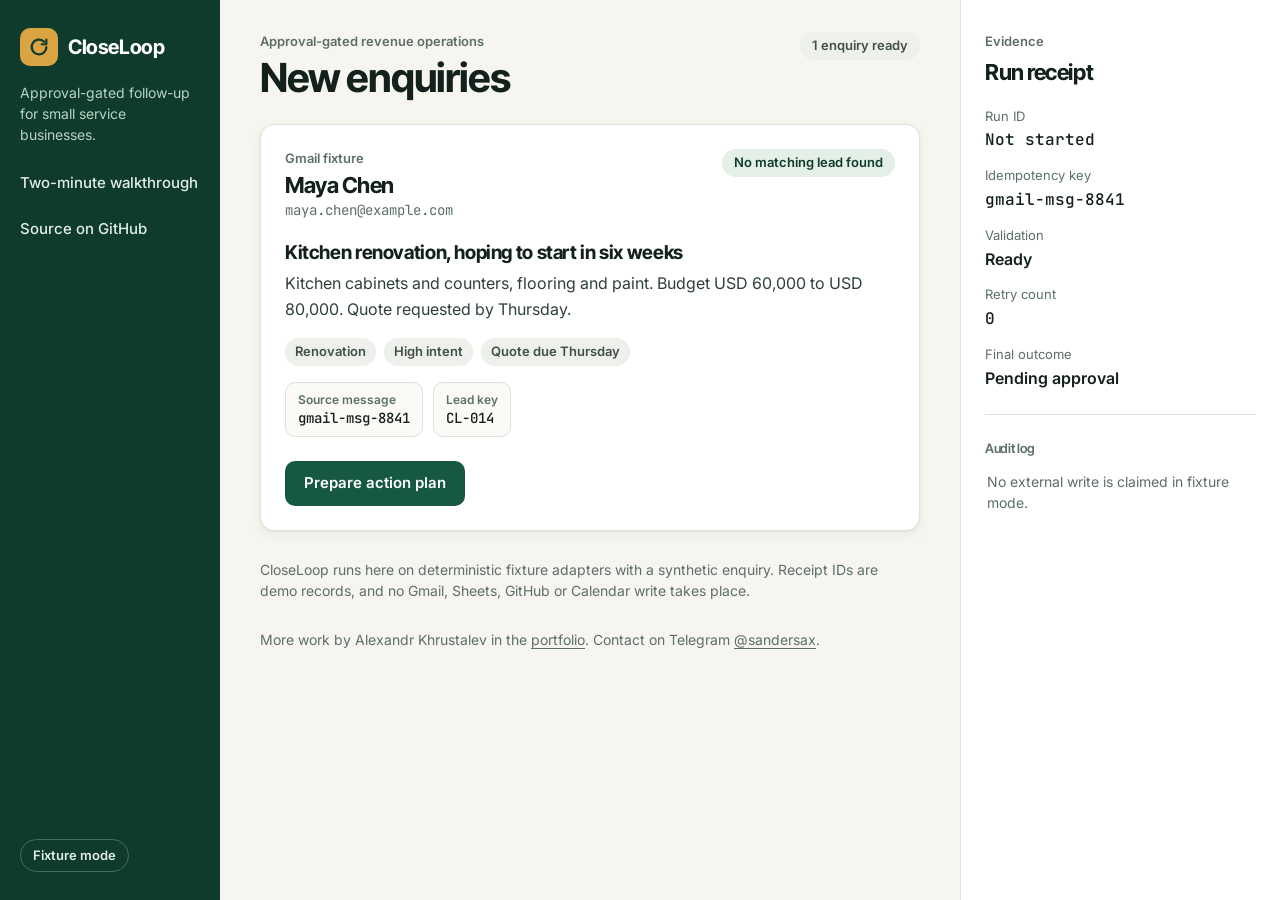
==== commit a7946e0c: "Add contact line and MIT license Demo and walkthrough pages link the portfolio and Telegram contact." ====
--- a/index.html
+++ b/index.html
@@ -141,6 +141,7 @@
       </section>
 
       <p class="footnote">CloseLoop runs here on deterministic fixture adapters with a synthetic enquiry. Receipt IDs are demo records, and no Gmail, Sheets, GitHub or Calendar write takes place.</p>
+      <p class="footnote">More work by Alexandr Khrustalev in the <a href="https://sandersaxbuilds.github.io/selected-work/">portfolio</a>. Contact on Telegram <a href="https://t.me/sandersax">@sandersax</a>.</p>
     </main>
 
     <aside class="evidence" aria-labelledby="evidence-title">
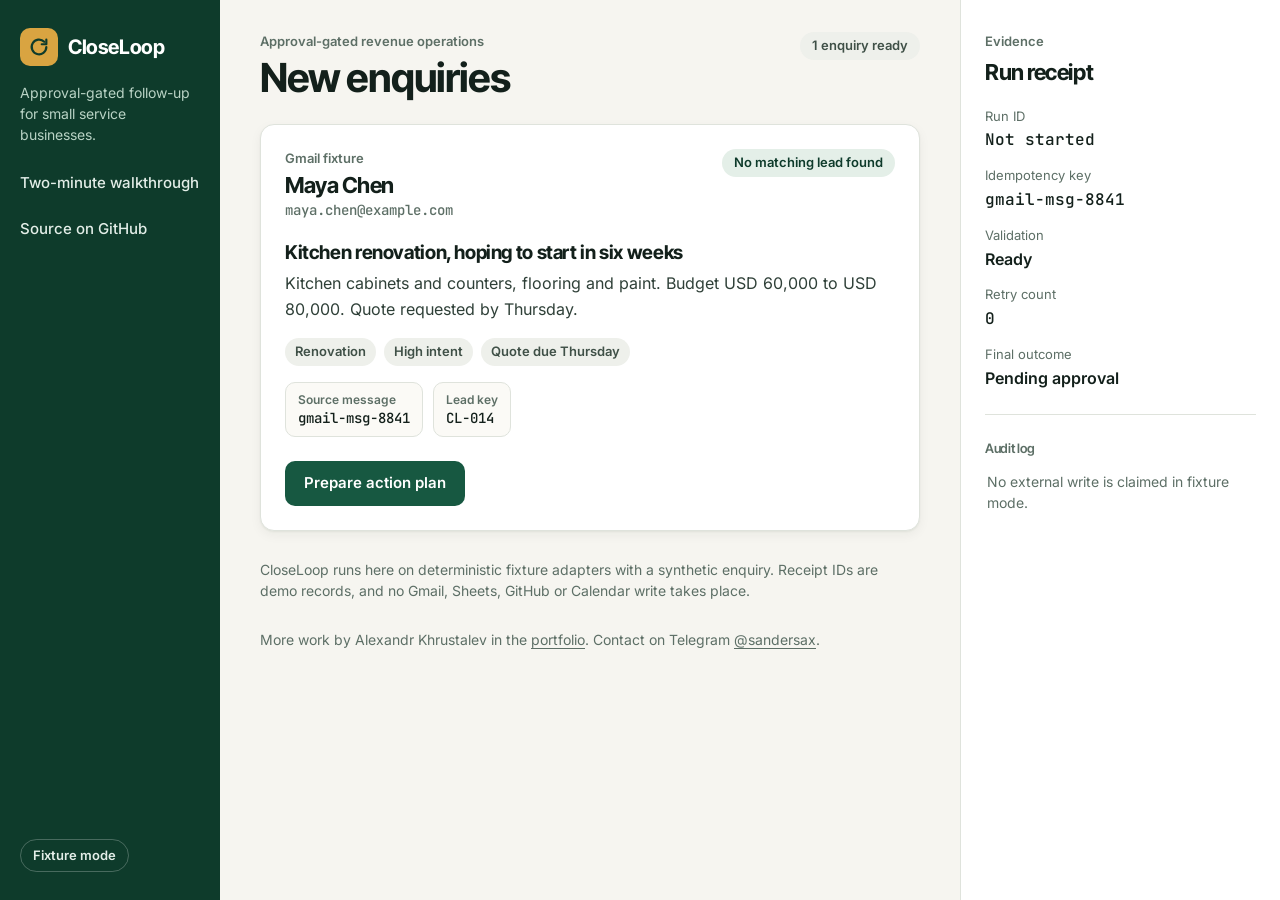
==== commit bf346674: "Self-host Google Fonts Fonts load from a local fonts/ folder with font-display swap instead of fonts" ====
--- a/index.html
+++ b/index.html
@@ -6,9 +6,7 @@
   <meta name="theme-color" content="#0e3b2b">
   <title>CloseLoop</title>
   <meta name="description" content="CloseLoop turns one service enquiry into a reviewed plan, waits for one approval, then records each step with a receipt. Fixture demo with synthetic data.">
-  <link rel="preconnect" href="https://fonts.googleapis.com">
-  <link rel="preconnect" href="https://fonts.gstatic.com" crossorigin>
-  <link href="https://fonts.googleapis.com/css2?family=Inter+Tight:wght@600;700&family=Inter:wght@400;500;600&family=JetBrains+Mono:wght@500;600&display=swap" rel="stylesheet">
+  <link rel="stylesheet" href="fonts/fonts.css">
   <link rel="stylesheet" href="styles.css">
 </head>
 <body>
--- a/fonts/fonts.css
+++ b/fonts/fonts.css
@@ -0,0 +1,72 @@
+/* Self-hosted fonts. Files downloaded from Google Fonts, all under the SIL Open Font License 1.1,
+   see the OFL-*.txt files in this folder. Same family names and weights as the former Google Fonts link. */
+
+/* latin */
+@font-face {
+  font-family: 'Inter';
+  font-style: normal;
+  font-weight: 400;
+  font-display: swap;
+  src: url('Inter-normal-var-latin.woff2') format('woff2');
+  unicode-range: U+0000-00FF, U+0131, U+0152-0153, U+02BB-02BC, U+02C6, U+02DA, U+02DC, U+0304, U+0308, U+0329, U+2000-206F, U+20AC, U+2122, U+2191, U+2193, U+2212, U+2215, U+FEFF, U+FFFD;
+}
+
+/* latin */
+@font-face {
+  font-family: 'Inter';
+  font-style: normal;
+  font-weight: 500;
+  font-display: swap;
+  src: url('Inter-normal-var-latin.woff2') format('woff2');
+  unicode-range: U+0000-00FF, U+0131, U+0152-0153, U+02BB-02BC, U+02C6, U+02DA, U+02DC, U+0304, U+0308, U+0329, U+2000-206F, U+20AC, U+2122, U+2191, U+2193, U+2212, U+2215, U+FEFF, U+FFFD;
+}
+
+/* latin */
+@font-face {
+  font-family: 'Inter';
+  font-style: normal;
+  font-weight: 600;
+  font-display: swap;
+  src: url('Inter-normal-var-latin.woff2') format('woff2');
+  unicode-range: U+0000-00FF, U+0131, U+0152-0153, U+02BB-02BC, U+02C6, U+02DA, U+02DC, U+0304, U+0308, U+0329, U+2000-206F, U+20AC, U+2122, U+2191, U+2193, U+2212, U+2215, U+FEFF, U+FFFD;
+}
+
+/* latin */
+@font-face {
+  font-family: 'Inter Tight';
+  font-style: normal;
+  font-weight: 600;
+  font-display: swap;
+  src: url('InterTight-normal-var-latin.woff2') format('woff2');
+  unicode-range: U+0000-00FF, U+0131, U+0152-0153, U+02BB-02BC, U+02C6, U+02DA, U+02DC, U+0304, U+0308, U+0329, U+2000-206F, U+20AC, U+2122, U+2191, U+2193, U+2212, U+2215, U+FEFF, U+FFFD;
+}
+
+/* latin */
+@font-face {
+  font-family: 'Inter Tight';
+  font-style: normal;
+  font-weight: 700;
+  font-display: swap;
+  src: url('InterTight-normal-var-latin.woff2') format('woff2');
+  unicode-range: U+0000-00FF, U+0131, U+0152-0153, U+02BB-02BC, U+02C6, U+02DA, U+02DC, U+0304, U+0308, U+0329, U+2000-206F, U+20AC, U+2122, U+2191, U+2193, U+2212, U+2215, U+FEFF, U+FFFD;
+}
+
+/* latin */
+@font-face {
+  font-family: 'JetBrains Mono';
+  font-style: normal;
+  font-weight: 500;
+  font-display: swap;
+  src: url('JetBrainsMono-normal-var-latin.woff2') format('woff2');
+  unicode-range: U+0000-00FF, U+0131, U+0152-0153, U+02BB-02BC, U+02C6, U+02DA, U+02DC, U+0304, U+0308, U+0329, U+2000-206F, U+20AC, U+2122, U+2191, U+2193, U+2212, U+2215, U+FEFF, U+FFFD;
+}
+
+/* latin */
+@font-face {
+  font-family: 'JetBrains Mono';
+  font-style: normal;
+  font-weight: 600;
+  font-display: swap;
+  src: url('JetBrainsMono-normal-var-latin.woff2') format('woff2');
+  unicode-range: U+0000-00FF, U+0131, U+0152-0153, U+02BB-02BC, U+02C6, U+02DA, U+02DC, U+0304, U+0308, U+0329, U+2000-206F, U+20AC, U+2122, U+2191, U+2193, U+2212, U+2215, U+FEFF, U+FFFD;
+}
